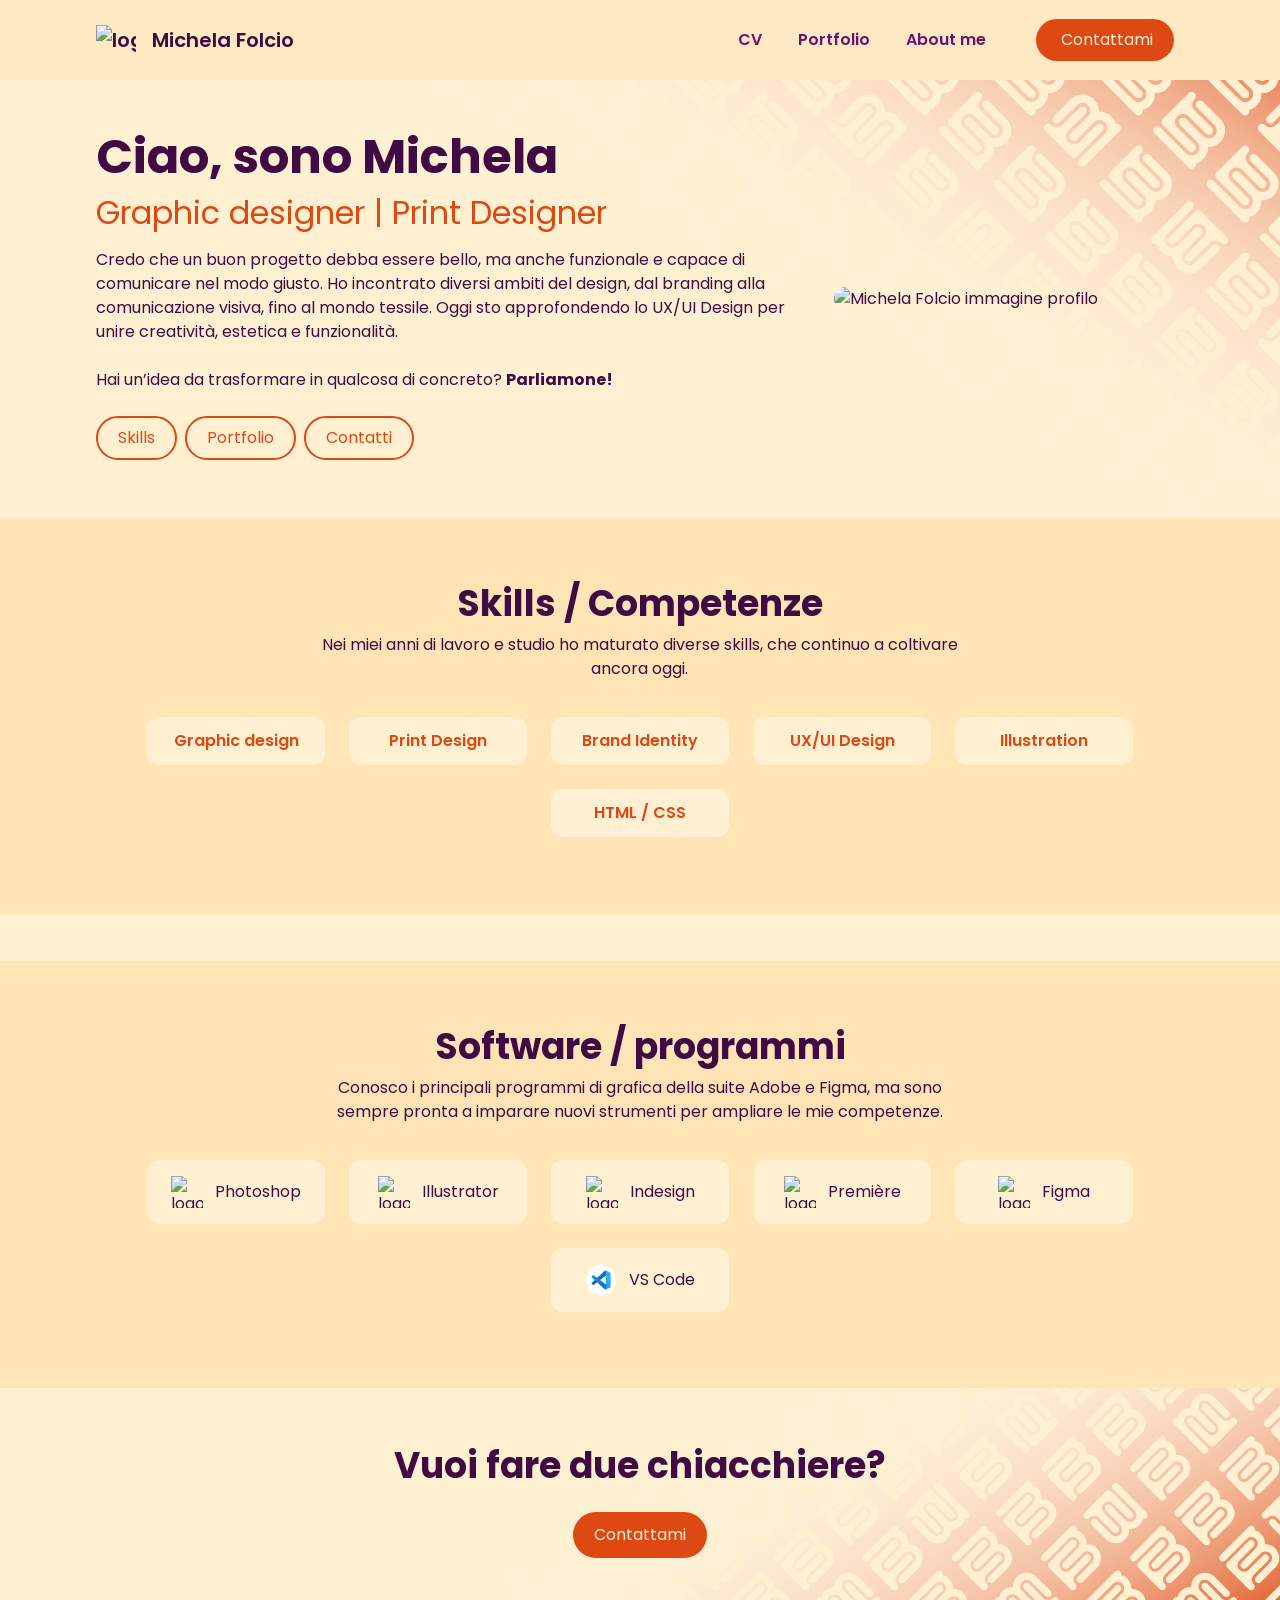
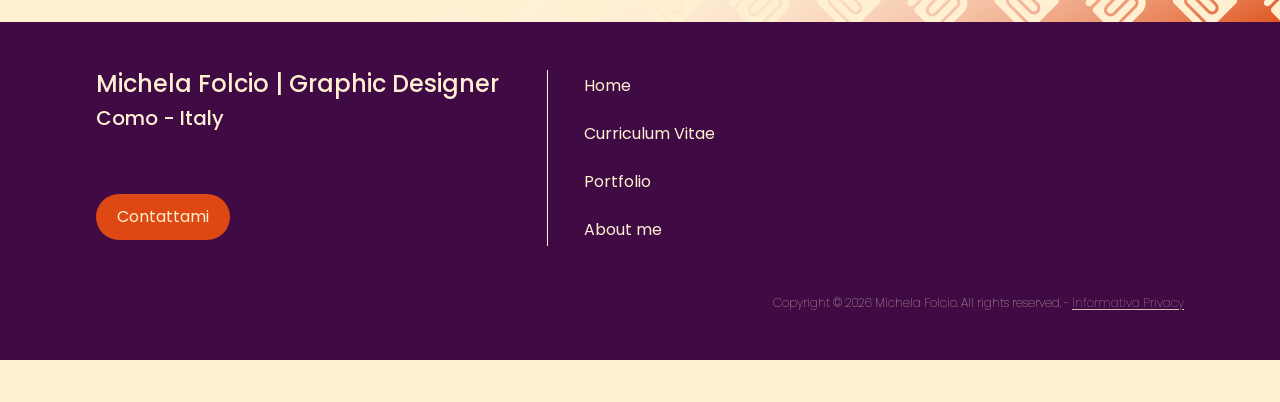
==== index.html @ 53f2f342 "Rename Index.html to index.html" ====
<!DOCTYPE html>
<html lang="en">
<head>
    <meta charset="UTF-8">
    <meta name="viewport" content="width=device-width, initial-scale=1.0">
    
    <link href="https://cdn.jsdelivr.net/npm/bootstrap@5.3.8/dist/css/bootstrap.min.css" rel="stylesheet" integrity="sha384-sRIl4kxILFvY47J16cr9ZwB07vP4J8+LH7qKQnuqkuIAvNWLzeN8tE5YBujZqJLB" crossorigin="anonymous">

    <link rel="stylesheet" href="assets/scss/styles.css">
    <link rel="preconnect" href="https://fonts.googleapis.com">
    <link rel="preconnect" href="https://fonts.gstatic.com" crossorigin>
    <link href="https://fonts.googleapis.com/css2?family=Poppins:wght@400;600;800&display=swap" rel="stylesheet">
    
    <link rel="stylesheet" href="https://cdnjs.cloudflare.com/ajax/libs/font-awesome/7.0.1/css/all.min.css" integrity="sha512-2SwdPD6INVrV/lHTZbO2nodKhrnDdJK9/kg2XD1r9uGqPo1cUbujc+IYdlYdEErWNu69gVcYgdxlmVmzTWnetw==" crossorigin="anonymous" referrerpolicy="no-referrer" />
    
    <link rel="icon" type="image/png" sizes="16x16"  href="/assets/img/favicon-16x16.png">
    <meta name="msapplication-TileColor" content="#ffffff">
    <meta name="theme-color" content="#ffffff">

    <meta property="og:title" content="Michela Folcio — Graphic Designer">
    <meta property="og:description" content="Sito portfolio di Michela Folcio, graphic designer.">
    <meta property="og:image" content="/assets/img/imgopengraph.png">
    <meta property="og:url" content="https://www.tuosito.it/">
    <meta property="og:type" content="website">

    <title>Michela Folcio | Portfolio</title>


</head>
<body>
    
    <!-- NAVBAR -->
     <nav>
        <div class="left">
            <a class="navbar-brand" href="Index.html">
            <img src="/assets/img/logo.svg" alt="logo Michela Folcio"/>
            <p>Michela Folcio</p></a>
        </div>

        <button class="mobile-menu-toggle" type="button" aria-expanded="false" aria-controls="site-menu">
            <i class="fa-solid fa-bars"></i>
        </button>

        <div class="nav-menu" id="site-menu">
            <div class="vocimenu">
                <a href="cv/index.html">CV</a>
                <a href="portfolio/index.html">Portfolio</a>
                <a href="aboutme/index.html">About me</a>
            </div>
            <div class="bottone-contatti">
                <a href="/contattami/index.html" class="btn mio-bottone">
                    <span><i class="fa-solid fa-envelope"></i> Contattami</span>
                </a>
            </div>
        </div>
     </nav>

     <main>
        <!--SEZIONE1: Hero-->
        <section class="hero-section">
            <div class="text">
                <h1>Ciao, sono Michela</h1>
                <h2 id="sottotitolo">Graphic designer | Print Designer</h2>
                <p>Credo che un buon progetto debba essere bello, ma anche funzionale e capace di comunicare nel modo giusto.
                    Ho incontrato diversi ambiti del design, dal branding alla comunicazione visiva, fino al mondo tessile.
                    Oggi sto approfondendo lo UX/UI Design per unire creatività, estetica e funzionalità. </br></br>

                    Hai un’idea da trasformare in qualcosa di concreto? <strong>Parliamone!</strong></p>
                <div class="links">
                    <a href="#skills" class="btn btn-primary">
                        <i class="fa-solid fa-pen"></i>
                        <span>Skills</span>
                    </a>
                    <a href="../portfolio/index.html" class="btn btn-primary">
                        <i class="fa-solid fa-briefcase"></i>
                        <span>Portfolio</span>
                    </a>
                    <a href="../contattami/index.html" class="btn btn-primary">
                        <i class="fa-solid fa-envelope"></i>
                        <span>Contatti</span>
                    </a>
                </div>
            </div>
            <div class="my-photo">
                <img src="assets/img/profilo lq.jpg" alt="Michela Folcio immagine profilo">
            </div>
        </section>

                <!--SEZIONE2: Skills-->
        <section id="skills" class="sezione-skills">
            <h2> Skills / Competenze </h2>
            <div class="text">
                Nei miei anni di lavoro e studio ho maturato diverse skills, che continuo a coltivare ancora oggi.
            </div>
            <div class="caselle">
                <div class="casella">
                    <p>Graphic design</p>
                </div>

                <div class="casella">
                    <p>Print Design</p>
                </div>

                <div class="casella">
                    <p>Brand Identity</p>
                </div>

                <div class="casella">
                    <p>UX/UI Design</p>
                </div>

                <div class="casella">
                    <p>Illustration</p>
                </div>

                <div class="casella">
                    <p>HTML / CSS</p>
                </div>

            </div>
        </section>

        <!--SEZIONE3: Software-->
        <section id="software" class="sezione-skills">
            <h2> Software / programmi </h2>
            <div class="text">
                Conosco i principali programmi di grafica della suite Adobe e Figma, ma sono sempre pronta a imparare nuovi strumenti per ampliare le mie competenze.
            </div>
            <div class="caselle">
                <div class="casella">
                    <img src="assets/img/photoshop.png" alt="logo photoshop"/>
                    <span>Photoshop</span>
                </div>

                <div class="casella">
                    <img src="assets/img/illustrator.png" alt="logo illustrator"/>
                    <span>Illustrator</span>
                </div>

                <div class="casella">
                    <img src="assets/img/indesign.png" alt="logo indesign"/>
                    <span>Indesign</span>
                </div>

                <div class="casella">
                    <img src="assets/img/premiere.png" alt="logo première"/>
                    <span>Première</span>
                </div>

                <div class="casella">
                    <img src="assets/img/figma.png" alt="logo figma"/>
                    <span>Figma</span>
                </div>

                <div class="casella">
                    <img src="assets/img/vscode.png" alt="logo VS code"/>
                    <span>VS Code</span>
                </div>

            </div>
        </section>

        <section id="contatti" class="contatti">
            <h2> Vuoi fare due chiacchiere? </h2>
        
            <div class="bottone-contatti">
                <a href="/contattami/index.html" class="btn mio-bottone">
                <span> <i class="fa-solid fa-envelope"></i> Contattami</span>
                </a>
            </div>


     </main>

    <!-- footer -->    
        <footer class="footer">
            <div class="footer-left">
                <h4>Michela Folcio | Graphic Designer</h4>
                <h5>Como - Italy</h5>
                
                <div class="social-icons">
                    <a href="https://www.instagram.com/mikyfolciodesigner/" target="_blank" rel="noopener noreferrer">
                        <i class="fa-brands fa-instagram"></i>
                    </a>

                    <a href="https://www.linkedin.com/in/michela-folcio-2abb16b8/" target="_blank" rel="noopener noreferrer">
                        <i class="fa-brands fa-linkedin"></i>
                    </a>

                    <a href="https://github.com/mikyfolcio" target="_blank" rel="noopener noreferrer">
                        <i class="fa-brands fa-github"></i>
                    </a>

                    <a href="https://www.behance.net/MichelaF" target="_blank" rel="noopener noreferrer">
                        <i class="fa-brands fa-behance"></i>
                    </a>
                </div>

                                <div class="bottone-contatti-footer">
                <a href="/contattami/index.html" class="btn mio-bottone">
                <span> <i class="fa-solid fa-envelope"></i> Contattami</span>
                </a>
            </div>


            </div>

            <div class="footer-right">
                <a href="/Index.html"> Home </a>
                <a href="/cv/index.html"> Curriculum Vitae </a>
                <a href="/portfolio/index.html"> Portfolio </a>
                <a href="/aboutme/index.html"> About me </a>
            </div>
            <p class="copyright">Copyright © 2026 Michela Folcio. All rights reserved. - <a href="privacy/index.html">Informativa Privacy</a></p>
        </footer>

    <script src="https://cdn.jsdelivr.net/npm/bootstrap@5.3.8/dist/js/bootstrap.bundle.min.js" integrity="sha384-FKyoEForCGlyvwx9Hj09JcYn3nv7wiPVlz7YYwJrWVcXK/BmnVDxM+D2scQbITxI" crossorigin="anonymous"></script>
    <script src="assets/javascript/script.js"></script>
</body>
</html>
---- assets/scss/styles.css ----
/*generali*/
* {
  margin: 0;
  padding: 0;
  box-sizing: border-box;
}

h1, h2, h3 {
  font-weight: 700;
}

h3 {
  font-size: 20px;
}

html {
  scroll-behavior: smooth;
}

body {
  font-family: "Poppins", sans-serif;
  background-color: #fff0d2;
  color: #400b44;
  max-width: 1920px;
  background-image: url("/assets/img/sfondotext-03.png");
  background-repeat: no-repeat;
  background-position: top right;
  background-size: 120%;
}

a {
  color: #6a1371;
  text-decoration: none;
}

/*NAVBAR*/
nav {
  display: flex;
  justify-content: space-between;
  align-items: center;
  padding: 0 96px;
  height: 80px;
  position: sticky;
  top: 0;
  background-color: #ffe9c2;
}
nav .nav-menu {
  display: flex;
  align-items: center;
  gap: 24px;
}
nav .mobile-menu-toggle {
  display: none;
}
nav .vocimenu a {
  font-weight: 600;
  padding: 8px 16px;
  transition: 0, 8s;
}
nav .vocimenu a:hover {
  color: #DE4812;
  background-color: #ffdc9f;
  border-radius: 24px;
}
nav .vocimenu a:focus {
  border: 2px solid #DE4812;
}
nav .left {
  display: flex;
  justify-content: right;
  align-items: center;
  gap: 16px;
}
nav .left .navbar-brand {
  display: flex;
  align-items: center;
  flex-direction: row;
  height: 100%;
}
nav .left .navbar-brand p {
  display: flex;
  align-items: center;
  margin: 0;
}
nav .left a {
  color: #400b44;
  font-size: 20px;
  font-weight: 600;
}
nav .left img {
  width: 40px;
  margin-right: 16px;
}

nav .bottone-contatti a {
  margin: 0 10px;
}
nav .bottone-contatti a:last-child {
  color: #fff0d2;
  background-color: #DE4812;
  padding: 8px 20px;
  border-radius: 999px;
}
nav .bottone-contatti a:last-child:hover {
  color: #fff0d2;
  background-color: #400b44;
}
nav .bottone-contatti a:last-child:focus {
  border: 4px solid #DE4812;
}
nav .bottone-contatti a span {
  margin-left: 4px;
}
nav .bottone-contatti .mio-bottone {
  display: inline-flex;
  align-items: center;
  gap: 8px;
  white-space: nowrap;
  border-radius: 30px;
  padding: 10px 20px;
}

.back-to-top {
  position: fixed;
  right: 24px;
  bottom: 24px;
  z-index: 20;
  display: inline-flex;
  align-items: center;
  justify-content: center;
  width: 52px;
  height: 52px;
  padding: 0;
  border-radius: 999px;
  color: #fff0d2;
  background-color: #DE4812;
  box-shadow: 0 8px 18px rgba(222, 72, 18, 0.25);
  transition: 0.3s ease;
}
.back-to-top i {
  font-size: 18px;
}
.back-to-top:hover {
  color: #fff0d2;
  background-color: #400b44;
}

/*___MAIN___*/
section {
  padding: 0 96px;
}
section #sottotitolo {
  text-align: left;
}
section h2 {
  font-size: 36px;
  margin-bottom: 8px;
  text-align: left;
}

/* HOME - SEZIONE 1 hero*/
.hero-section {
  display: flex;
  justify-content: space-between;
  align-items: center;
  gap: 40px;
  margin-top: 0px;
  padding: 48px 96px;
}
.hero-section h1 {
  font-size: 48px;
}
.hero-section h2 {
  font-size: 32px;
  align-items: center;
}
.hero-section .text .links {
  margin-top: 24px;
}
.hero-section .text .links a {
  color: #DE4812;
  display: inline-block;
  padding: 8px 20px;
  border: 2px solid #DE4812;
  border-radius: 999px;
  margin-right: 4px;
  margin-bottom: 10px;
  transition: 0.8s;
  background-color: transparent;
}
.hero-section .text .links a:hover {
  color: #400b44;
  border: 2px solid #400b44;
  background-color: #ffe4b5;
}
.hero-section .text .links a:focus {
  border: 4px solid #400b44;
}
.hero-section .text {
  flex: 8;
}
.hero-section .text h2 {
  font-weight: 400;
  color: #DE4812;
}
.hero-section .text p {
  font-size: 16px;
  margin-top: 16px;
}
.hero-section .my-photo {
  flex: 4;
  display: flex;
  justify-content: right;
  align-items: center;
}
.hero-section .my-photo img {
  border-radius: 999px;
  width: 350px;
}

/*HOME - SEZIONE 2 skills */
#skills.sezione-skills {
  margin-bottom: 48px;
}

.sezione-skills {
  padding: 64px 96px;
  background-color: #ffe4b5;
}
.sezione-skills h2 {
  text-align: center;
}
.sezione-skills .text {
  text-align: center;
  font-size: 16px;
  margin: 0 auto 24px;
  width: 60%;
  display: block;
}
.sezione-skills .caselle {
  display: flex;
  justify-content: center;
  flex-wrap: wrap;
}
.sezione-skills .caselle .casella {
  display: flex;
  justify-content: center;
  align-items: center;
  width: 178px;
  padding: 16px 24px;
  margin: 12px;
  background-color: #fff0d2;
  border-radius: 12px;
  gap: 12px;
}
.sezione-skills .caselle .casella img {
  width: 32px;
  height: 32px;
  -o-object-fit: contain;
     object-fit: contain;
}
.sezione-skills .caselle .casella p {
  font-size: 16px;
  font-weight: 600;
  color: #DE4812;
  margin: 0;
  line-height: 1;
}

.contatti {
  display: flex;
  flex-direction: column;
  align-items: center;
  margin: 0;
  padding-bottom: 48px;
  padding-top: 56px;
  background-image: url(/assets/img/sfondotext-02.svg);
  background-position: right bottom;
  background-repeat: none;
  background-size: 100%;
}
.contatti a {
  color: white;
}

.contatti .bottone-contatti {
  display: flex;
  align-items: center;
  justify-content: center;
  text-align: center;
  margin: 16px;
}
.contatti .bottone-contatti .mio-bottone {
  display: inline-flex;
  align-items: center;
  justify-content: center;
  gap: 8px;
  white-space: nowrap;
  color: #fff0d2;
  background-color: #DE4812;
  padding: 10px 20px;
  border-radius: 30px;
}
.contatti .bottone-contatti .mio-bottone:hover {
  color: #fff0d2;
  background-color: #6a1371;
}
.contatti .bottone-contatti .mio-bottone:focus {
  border: 4px solid #DE4812;
}

/*___FOOTER___*/
.footer {
  padding: 48px 96px;
  background-color: #400b44;
  color: #fff0d2;
  display: flex;
  flex-direction: row;
  flex-wrap: wrap;
  gap: 48px;
}

.footer-right {
  display: flex;
  flex-direction: column;
  gap: 16px;
  border-left: 1px solid #fff0d2;
  padding: 0 32px;
}
.footer-right a {
  color: #fff0d2;
  padding: 4px;
}
.footer-right a:hover {
  color: #ff8133;
}
.footer-right a:focus {
  border: 2px solid #DE4812;
  border-radius: 16px;
}

.copyright {
  flex-basis: 100%;
  margin: 0;
  font-size: 12px;
  font-weight: 100;
  text-align: right;
}
.copyright a {
  color: rgba(255, 240, 210, 0.8);
  text-decoration: underline;
  text-underline-offset: 2px;
}
.copyright a:hover {
  color: #ff8133;
}

.footer-left .bottone-contatti-footer .mio-bottone {
  display: inline-flex;
  align-items: center;
  gap: 8px;
  white-space: nowrap;
  color: #fff0d2;
  background-color: #DE4812;
  padding: 10px 20px;
  border-radius: 30px;
}
.footer-left .bottone-contatti-footer .mio-bottone:hover {
  color: #fff0d2;
  background-color: #6a1371;
}
.footer-left .bottone-contatti-footer .mio-bottone:focus {
  border: 4px solid #DE4812;
}

.footer .social-icons {
  margin: 32px 0;
  display: flex;
  gap: 0px;
}
.footer .social-icons i {
  padding-right: 24px;
  color: #fff0d2;
  width: auto;
  font-size: 32px;
  height: 100%;
}
.footer .social-icons i:hover {
  color: #ff8133;
}

/*____ PAGINA_CONTATTI____*/
#contattimain {
  padding: 48px 0;
  margin-bottom: 48px;
  display: flex;
  gap: 40px;
}
#contattimain h2 {
  font-size: 36px;
  padding-bottom: 24px;
}

.sezione-contatti {
  margin: 48px auto;
  width: 50%;
}
.sezione-contatti .group {
  display: flex;
  flex-direction: column;
  width: 100%;
}
.sezione-contatti .group .text {
  flex: 3;
}
.sezione-contatti .group form {
  flex: 3;
  display: flex;
  flex-direction: column;
}
.sezione-contatti .group form input, .sezione-contatti .group form textarea {
  font-family: "Poppins", sans-serif;
  border: 2px solid rgb(175, 151, 197);
  padding: 12px;
  margin-bottom: 15px;
  border-radius: 12px;
  outline: none;
  resize: none;
}
.sezione-contatti .group .privacy-checkbox {
  display: flex;
  align-items: flex-start;
  gap: 10px;
  margin: 8px 0 18px;
  font-size: 14px;
  line-height: 1.5;
}
.sezione-contatti .group .privacy-checkbox input {
  width: 18px;
  height: 18px;
  margin: 3px 0 0;
  accent-color: #DE4812;
  flex-shrink: 0;
}
.sezione-contatti .group .privacy-checkbox label {
  margin: 0;
  color: #400b44;
}
.sezione-contatti .group .privacy-checkbox label a {
  color: #DE4812;
  text-decoration: underline;
  font-weight: 600;
}
.sezione-contatti .group form button {
  font-size: 16px;
  font-family: "Poppins", sans-serif;
  color: #fff0d2;
  background-color: #DE4812;
  border: none;
  height: 50px;
  cursor: pointer;
  border-radius: 12px;
  transition: 0.6s;
}
.sezione-contatti .group form button:hover {
  background-color: #400b44;
  color: #fff0d2;
}
.sezione-contatti .group form button:focus {
  border: 4px solid #DE4812;
}
.sezione-contatti #form-message {
  margin-top: 16px;
  font-size: 16px;
  text-align: center;
}

.sezione-social {
  flex: 1;
  margin: 48px auto;
}
.sezione-social a {
  color: #DE4812;
  font-size: 44px;
  transition: 0.8s;
}
.sezione-social .social-icons i {
  color: #DE4812;
}
.sezione-social .social-icons i:hover {
  color: #400b44;
}
.sezione-social a:hover {
  color: #400b44;
}

/*____ PAGINA_PORTFOLIO____*/
#sezione-works {
  padding: 0 0;
  margin-bottom: 96px;
}
#sezione-works h2 {
  padding: 20px 0;
  color: #DE4812;
}

#works h1 {
  padding: 48px 0;
}

.portfolio-slider {
  padding: 48px 0;
  display: flex;
  align-items: center;
  gap: 15px;
}

.portfolio-prev,
.portfolio-next {
  flex-shrink: 0;
  width: 40px;
  height: 40px;
  border-radius: 50%;
  background: #DE4812;
  color: white;
  font-size: 16px;
  font-weight: bold;
  line-height: 1;
  cursor: pointer;
  display: flex;
  align-items: center;
  justify-content: center;
  border: none;
}

.portfolio-prev:disabled,
.portfolio-next:disabled {
  opacity: 0.3;
  cursor: default;
}

.portfolio-track {
  display: flex;
  flex-wrap: nowrap;
  gap: 20px;
  overflow-x: auto;
  overflow-y: hidden;
  scroll-behavior: smooth;
  scrollbar-width: none;
}

.portfolio-track::-webkit-scrollbar {
  display: none;
}

.portfolio-item {
  flex: 0 0 calc((100% - 100px) / 6);
}

.portfolio-item img {
  width: 100%;
}

#graphic-design {
  padding: 48px 96px;
}
#graphic-design .container {
  padding: 48px 0;
}

#branding {
  padding: 0 96px 48px 96px;
}
#branding .container {
  padding: 48px 0;
}

#print-design {
  padding: 0 96px 48px 96px;
}
#print-design .container {
  padding: 48px 0;
}

#uxuidesign {
  padding: 48px 96px;
}
#uxuidesign .container {
  padding: 48px 0;
}

.project-card {
  width: 100%;
  overflow: hidden;
}

.project-card img {
  display: block;
  width: 100%;
  height: auto;
}

/*____PAGINA_CV____*/
#cv .cv-container {
  padding: 48px 0;
}
#cv .cv-container h2 {
  color: #DE4812;
  padding: 4px 0;
  text-align: left;
}
#cv .cv-container p.data {
  color: #DE4812;
  font-weight: 600;
  padding-top: 16px;
  border-bottom: 4px solid #DE4812;
  display: inline-block;
}
#cv .cv-container h3 {
  font-weight: 600;
  font-size: 20px;
}
#cv .cv-container h4 {
  padding-bottom: 8px;
  font-weight: 400;
  font-size: 16px;
}
#cv #skillscv .grigliasoft {
  display: flex;
  flex-direction: row;
  align-items: flex-start;
  gap: 20px;
  padding-top: 16px;
}
#cv #skillscv .grigliasoft .programma {
  width: 10%;
  aspect-ratio: 1/1;
  -o-object-fit: contain;
     object-fit: contain;
}
#cv #skillscv .grigliasoft .programma img {
  width: 100%;
  height: 80px;
  -o-object-fit: contain;
     object-fit: contain;
}
#cv #skillscv .grigliasoft .programma p {
  text-align: center;
}

#skills h3 {
  margin-top: 24px;
}

.blocco {
  margin: 48px 0;
  padding-bottom: 40px;
  border-bottom: 1px solid #400b44;
}

/*___PAGINA - ABOUTME___*/
.hero-section .text .titoletto {
  font-weight: 800;
  margin-top: 48px;
}

.fotoaboutme {
  flex: 0 0 33.333%;
  max-width: 33.333%;
  min-width: 0;
  display: flex;
  justify-content: right;
  align-items: center;
}
.fotoaboutme img {
  width: 100%;
  max-width: 100%;
  height: auto;
}

.policy {
  display: flex;
  flex-direction: column;
  padding: 48px 96px;
}
.policy .privacy-section {
  padding-top: 32px;
}

/* ____________MEDIA QUERIES_____________ */
@media (max-width: 992px) {
  /*HOME - sezione1*/
  .hero-section {
    flex-direction: column-reverse;
  }
  .hero-section h1 {
    font-size: 32px;
  }
  .hero-section h2 {
    font-size: 32px;
  }
  h3 {
    font-size: 20px;
  }
  .my-photo img {
    width: 200px;
  }
  .hero-section .fotoaboutme {
    flex: 0 0 auto;
    max-width: 100%;
  }
  .hero-section .fotoaboutme img {
    width: 220px;
  }
  /*HOME - sezione-contatti*/
  #contattimain {
    flex-direction: column;
  }
  .sezione-contatti {
    width: 100%;
  }
  .sezione-contatti .group {
    flex-direction: column;
  }
  .sezione-social {
    width: 100%;
    margin: 32px 0 0;
    text-align: left;
  }
  .sezione-social .social-icons {
    justify-content: flex-start;
  }
  /*PAGINA - PORTFOLIO*/
  .portfolio-item {
    flex: 0 0 calc((100% - 40px) / 3);
  }
}
@media (max-width: 900px) {
  body {
    background-image: url("/assets/img/sfondotext-03.png");
    background-repeat: no-repeat;
    background-position: top right;
    background-size: 160%;
  }
  nav {
    padding: 0 48px;
  }
  nav .mobile-menu-toggle {
    display: block;
    margin-left: auto;
    border: 0;
    padding: 8px;
    color: #400b44;
    background-color: transparent;
    font-size: 22px;
    cursor: pointer;
  }
  nav .nav-menu {
    display: none;
    position: absolute;
    top: 80px;
    left: 0;
    right: 0;
    z-index: 10;
    flex-direction: column;
    align-items: stretch;
    gap: 8px;
    padding: 20px 48px;
    background-color: #ffe9c2;
    box-shadow: 0 8px 16px rgba(64, 11, 68, 0.12);
  }
  nav.menu-open .nav-menu {
    display: flex;
  }
  nav .vocimenu {
    display: flex;
    flex-direction: column;
    gap: 8px;
  }
  nav .vocimenu a {
    padding: 8px 0;
  }
  nav .bottone-contatti a {
    display: flex;
    width: 100%;
    justify-content: center;
    margin: 0;
  }
}
@media (max-width: 768px) {
  body {
    background-image: url("/assets/img/sfondotext-03.png");
    background-repeat: no-repeat;
    background-position: top right;
    background-size: 200%;
  }
  /*navbar*/
  nav {
    padding: 0 20px;
    position: sticky;
  }
  nav .left {
    position: absolute;
    left: 50%;
    transform: translateX(-50%);
  }
  nav .mobile-menu-toggle {
    display: block;
    margin-left: auto;
    border: 0;
    padding: 8px;
    color: #400b44;
    background-color: transparent;
    font-size: 22px;
    cursor: pointer;
  }
  nav .nav-menu {
    display: none;
    position: absolute;
    top: 80px;
    left: 0;
    right: 0;
    z-index: 10;
    flex-direction: column;
    align-items: stretch;
    gap: 8px;
    padding: 20px;
    background-color: #ffe9c2;
    box-shadow: 0 8px 16px rgba(64, 11, 68, 0.12);
  }
  nav.menu-open .nav-menu {
    display: flex;
  }
  nav .vocimenu {
    display: flex;
    flex-direction: column;
    gap: 8px;
  }
  nav .vocimenu a {
    padding: 8px 16px;
  }
  nav .left .navbar-brand p {
    display: none;
  }
  nav .bottone-contatti a {
    display: flex;
    width: 100%;
    justify-content: center;
    margin: 0;
  }
  .footer {
    padding: 32px;
    flex-direction: column;
    gap: 32px;
  }
  .footer .footer-left,
  .footer .footer-right {
    width: 100%;
  }
  .footer .footer-left .bottone-contatti-footer {
    width: 100%;
  }
  .footer .footer-left .bottone-contatti-footer .mio-bottone {
    display: flex;
    width: 100%;
    justify-content: center;
  }
  .footer .footer-right {
    border-left: 0;
    padding: 0;
  }
  .footer .social-icons {
    width: 100%;
    justify-content: space-between;
  }
  .footer .social-icons a {
    flex: 0 0 25%;
    text-align: center;
  }
  .footer .social-icons i {
    padding-right: 0;
  }
  /*HOME - sezione1*/
  .hero-section {
    padding: 16px 20px;
    background-size: 250%;
  }
  .hero-section h1 {
    font-size: 32px;
  }
  .hero-section h2 {
    font-size: 24px;
  }
  h3 {
    font-size: 16px;
  }
  .my-photo {
    width: 100%;
    display: flex;
    justify-content: center;
    align-items: center;
  }
  .my-photo img {
    width: min(100px, 100%);
    max-width: 70%;
  }
  .hero-section .my-photo {
    justify-content: center;
  }
  section {
    padding: 16px 32px;
  }
  .back-to-top {
    right: 20px;
    bottom: 20px;
    width: 48px;
    height: 48px;
  }
  #contattimain,
  #uxuidesign {
    padding: 16px 32px;
  }
  #graphic-design {
    padding: 16px 32px;
  }
  #branding,
  #print-design {
    padding: 0 32px 16px 32px;
  }
  .contatti {
    background-size: 200%;
  }
  .contatti .bottone-contatti {
    width: 100%;
    margin: 16px 0;
  }
  .contatti .bottone-contatti .mio-bottone {
    width: 100%;
  }
  #skills .sezione-skills {
    margin-bottom: 48px;
  }
  .sezione-skills {
    padding: 32px;
  }
  .sezione-skills .text {
    width: 100%;
    margin-left: 0;
    margin-right: 0;
  }
  .text {
    text-align: left;
    font-size: 14px;
    width: 100%;
    display: block;
  }
  h1 {
    font-size: 32px;
  }
  h2,
  section h2,
  .hero-section h2,
  .hero-section .text h2,
  .sezione-skills h2,
  #contattimain h2,
  .sezione-contatti h2,
  .sezione-social h2,
  #sezione-works h2,
  #cv .cv-container h2 {
    font-size: 24px;
  }
  .sezione-skills h2 {
    font-size: 24px;
  }
  .sezione-skills .caselle .casella span {
    font-size: 14px;
  }
  .sezione-skills .caselle .skill {
    color: #DE4812;
  }
  #skillscv .grigliasoft {
    flex-wrap: wrap;
    gap: 16px;
  }
  #skillscv .grigliasoft p {
    display: none;
  }
  #skillscv .grigliasoft .programma {
    width: calc((100% - 32px) / 3);
  }
  /*PAGINA - CONTATTI*/
  .sezione-contatti {
    padding: 0 0px;
  }
  .sezione-contatti h2 {
    font-size: 24px;
  }
  .sezione-social {
    padding: 0 32px;
    margin: 0 0 32px 0;
    text-align: left;
  }
  .sezione-social .social-icons {
    justify-content: flex-start;
  }
  .social-icons {
    width: 100%;
  }
  .social-icons i {
    font-size: 40px;
    margin: 0;
  }
  /*PAGINA - PORTFOLIO*/
  .portfolio-item {
    flex: 0 0 calc((100% - 40px) / 2);
  }
}
@media (max-width: 576px) {
  body {
    background-image: url("/assets/img/sfondotext-03.png");
    background-repeat: no-repeat;
    background-position: top right;
    background-size: 250%;
  }
}/*# sourceMappingURL=styles.css.map */
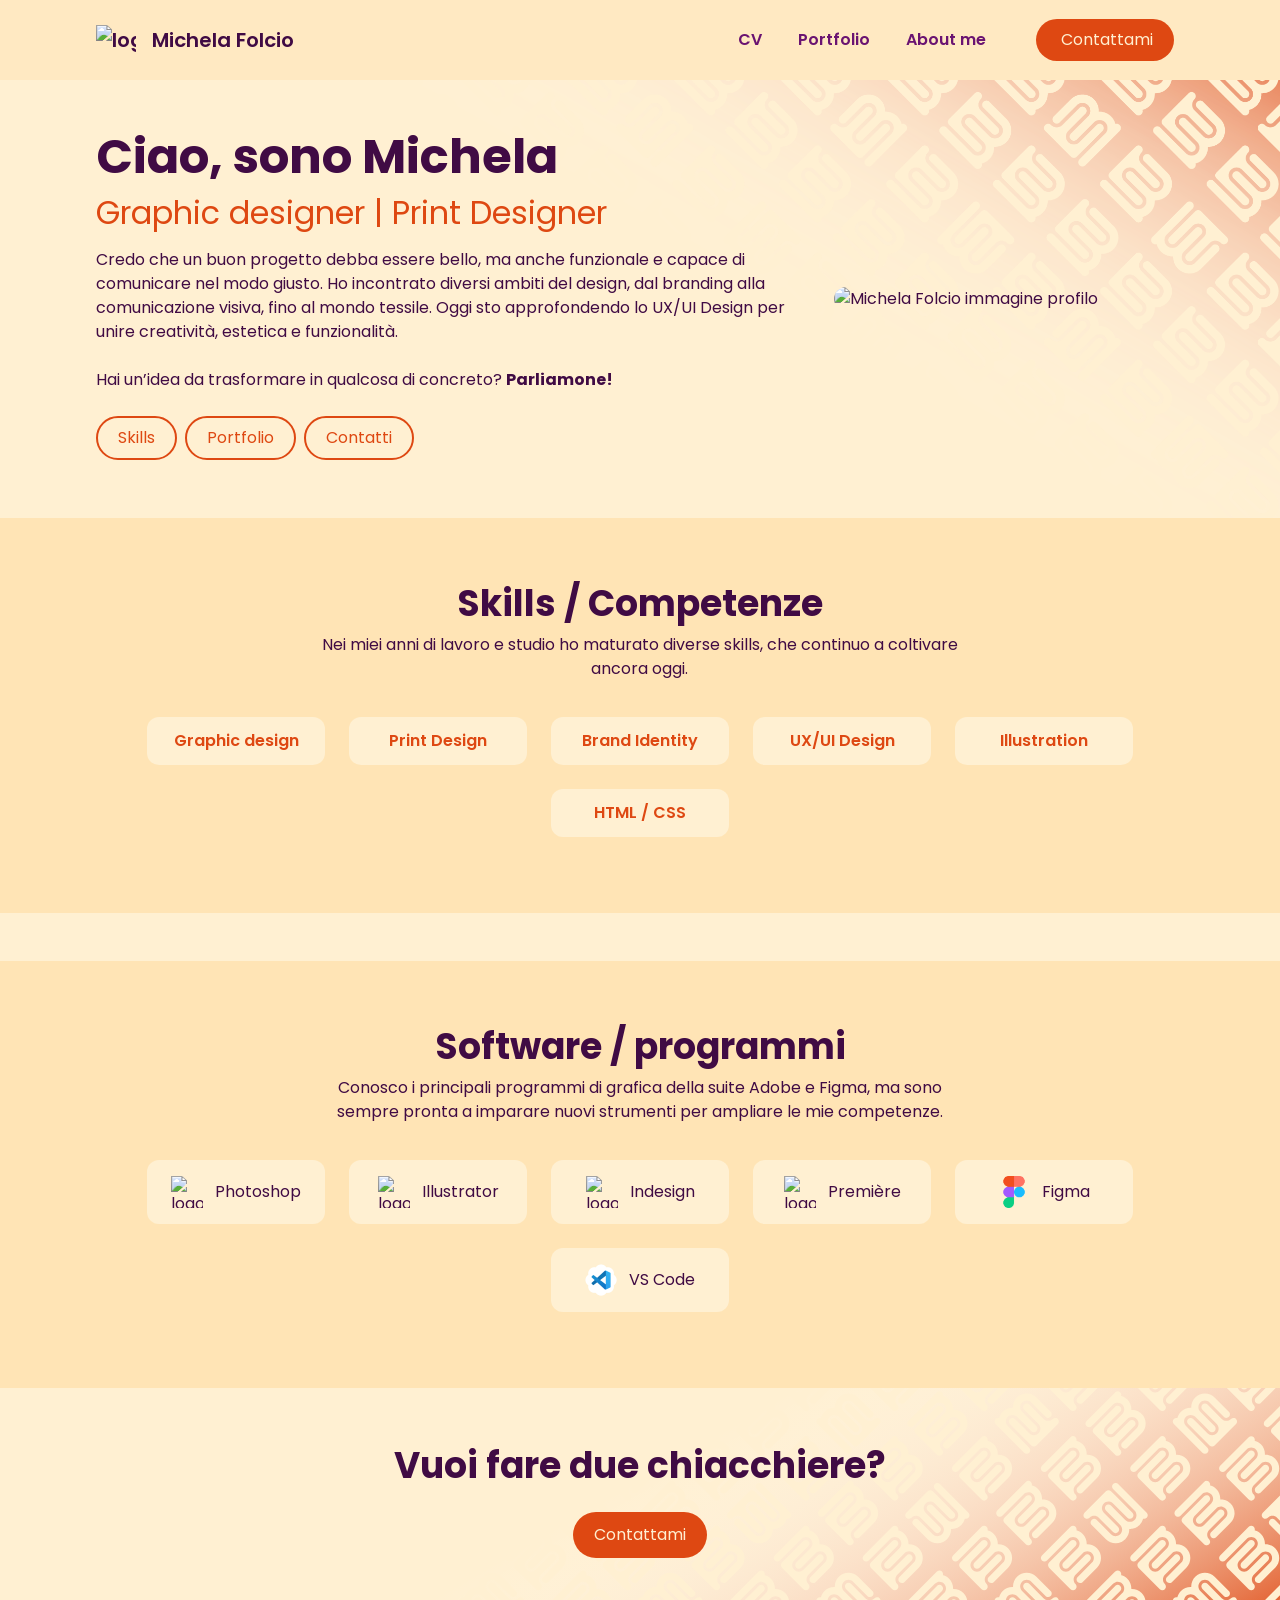
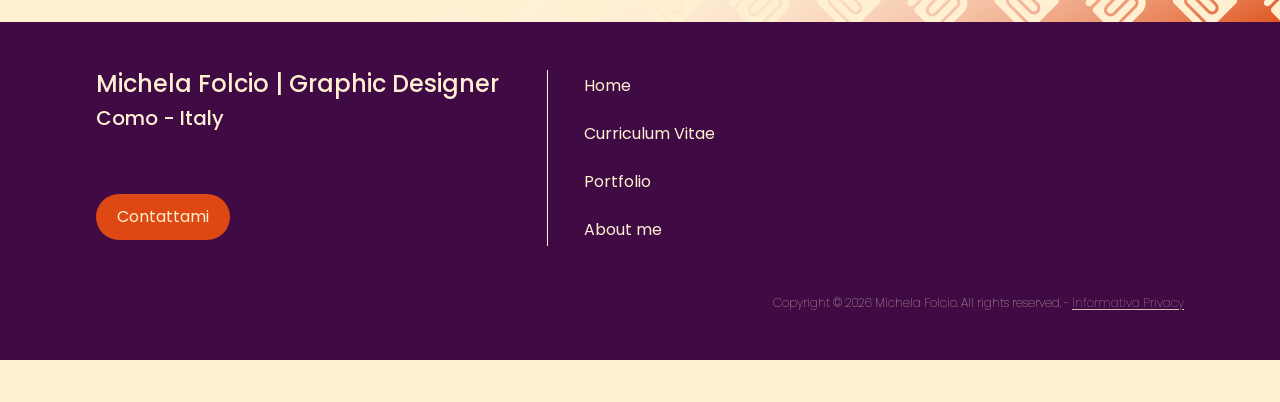
==== commit 0009c58e: "Fix homepage links and Figma image" ====
--- a/index.html
+++ b/index.html
@@ -13,14 +13,14 @@
     
     <link rel="stylesheet" href="https://cdnjs.cloudflare.com/ajax/libs/font-awesome/7.0.1/css/all.min.css" integrity="sha512-2SwdPD6INVrV/lHTZbO2nodKhrnDdJK9/kg2XD1r9uGqPo1cUbujc+IYdlYdEErWNu69gVcYgdxlmVmzTWnetw==" crossorigin="anonymous" referrerpolicy="no-referrer" />
     
-    <link rel="icon" type="image/png" sizes="16x16"  href="/assets/img/favicon-16x16.png">
+    <link rel="icon" type="image/png" sizes="16x16"  href="assets/img/favicon-16x16.png">
     <meta name="msapplication-TileColor" content="#ffffff">
     <meta name="theme-color" content="#ffffff">
 
     <meta property="og:title" content="Michela Folcio — Graphic Designer">
     <meta property="og:description" content="Sito portfolio di Michela Folcio, graphic designer.">
-    <meta property="og:image" content="/assets/img/imgopengraph.png">
-    <meta property="og:url" content="https://www.tuosito.it/">
+    <meta property="og:image" content="assets/img/imgopengraph.png">
+    <meta property="og:url" content="https://mikyfolcio.github.io/michela-folcio-portfolio/">
     <meta property="og:type" content="website">
 
     <title>Michela Folcio | Portfolio</title>
@@ -32,8 +32,8 @@
     <!-- NAVBAR -->
      <nav>
         <div class="left">
-            <a class="navbar-brand" href="Index.html">
-            <img src="/assets/img/logo.svg" alt="logo Michela Folcio"/>
+            <a class="navbar-brand" href="index.html">
+            <img src="assets/img/logo.svg" alt="logo Michela Folcio"/>
             <p>Michela Folcio</p></a>
         </div>
 
@@ -48,7 +48,7 @@
                 <a href="aboutme/index.html">About me</a>
             </div>
             <div class="bottone-contatti">
-                <a href="/contattami/index.html" class="btn mio-bottone">
+                <a href="contattami/index.html" class="btn mio-bottone">
                     <span><i class="fa-solid fa-envelope"></i> Contattami</span>
                 </a>
             </div>
@@ -71,11 +71,11 @@
                         <i class="fa-solid fa-pen"></i>
                         <span>Skills</span>
                     </a>
-                    <a href="../portfolio/index.html" class="btn btn-primary">
+                    <a href="portfolio/index.html" class="btn btn-primary">
                         <i class="fa-solid fa-briefcase"></i>
                         <span>Portfolio</span>
                     </a>
-                    <a href="../contattami/index.html" class="btn btn-primary">
+                    <a href="contattami/index.html" class="btn btn-primary">
                         <i class="fa-solid fa-envelope"></i>
                         <span>Contatti</span>
                     </a>
@@ -148,7 +148,7 @@
                 </div>
 
                 <div class="casella">
-                    <img src="assets/img/figma.png" alt="logo figma"/>
+                    <img src="assets/img/Figma.png" alt="logo figma"/>
                     <span>Figma</span>
                 </div>
 
@@ -164,7 +164,7 @@
             <h2> Vuoi fare due chiacchiere? </h2>
         
             <div class="bottone-contatti">
-                <a href="/contattami/index.html" class="btn mio-bottone">
+                <a href="contattami/index.html" class="btn mio-bottone">
                 <span> <i class="fa-solid fa-envelope"></i> Contattami</span>
                 </a>
             </div>
@@ -197,7 +197,7 @@
                 </div>
 
                                 <div class="bottone-contatti-footer">
-                <a href="/contattami/index.html" class="btn mio-bottone">
+                <a href="contattami/index.html" class="btn mio-bottone">
                 <span> <i class="fa-solid fa-envelope"></i> Contattami</span>
                 </a>
             </div>
@@ -206,10 +206,10 @@
             </div>
 
             <div class="footer-right">
-                <a href="/Index.html"> Home </a>
-                <a href="/cv/index.html"> Curriculum Vitae </a>
-                <a href="/portfolio/index.html"> Portfolio </a>
-                <a href="/aboutme/index.html"> About me </a>
+                <a href="index.html"> Home </a>
+                <a href="cv/index.html"> Curriculum Vitae </a>
+                <a href="portfolio/index.html"> Portfolio </a>
+                <a href="aboutme/index.html"> About me </a>
             </div>
             <p class="copyright">Copyright © 2026 Michela Folcio. All rights reserved. - <a href="privacy/index.html">Informativa Privacy</a></p>
         </footer>
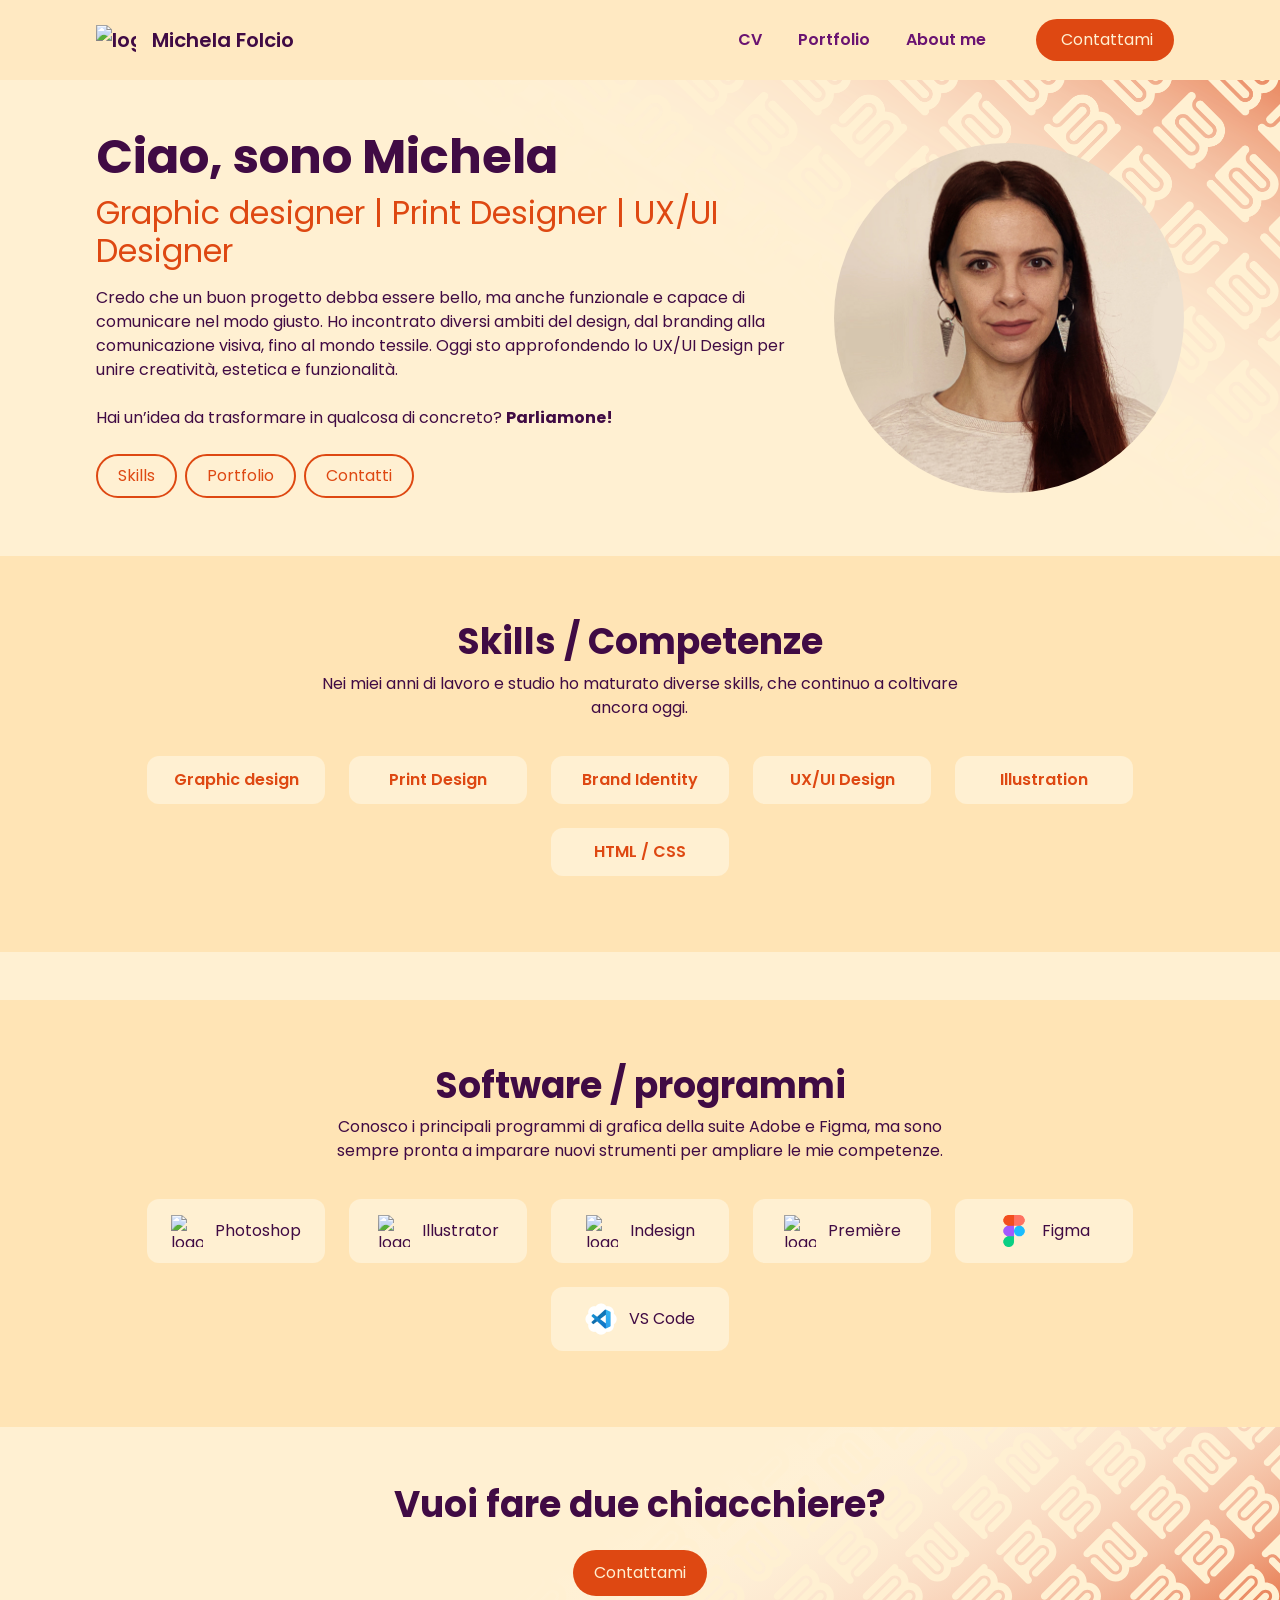
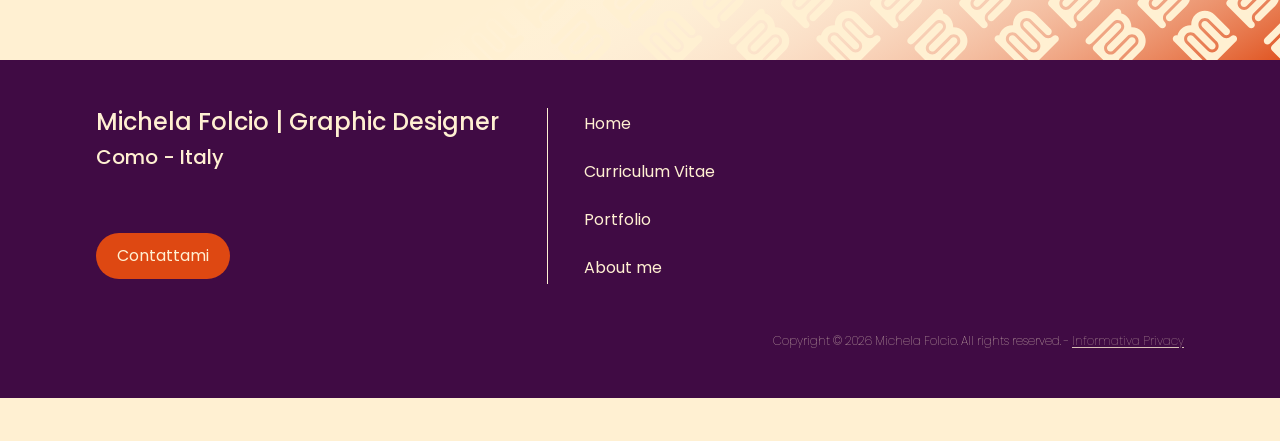
==== commit af61334d: "Modifiche titoli lazy loading lingua" ====
--- a/index.html
+++ b/index.html
@@ -1,5 +1,5 @@
 <!DOCTYPE html>
-<html lang="en">
+<html lang="it">
 <head>
     <meta charset="UTF-8">
     <meta name="viewport" content="width=device-width, initial-scale=1.0">
@@ -20,10 +20,10 @@
     <meta property="og:title" content="Michela Folcio — Graphic Designer">
     <meta property="og:description" content="Sito portfolio di Michela Folcio, graphic designer.">
     <meta property="og:image" content="assets/img/imgopengraph.png">
-    <meta property="og:url" content="https://mikyfolcio.github.io/michela-folcio-portfolio/">
+    <meta property="og:url" content="https://mikyfolcio.github.io">
     <meta property="og:type" content="website">
 
-    <title>Michela Folcio | Portfolio</title>
+    <title>Michela Folcio | Graphic, Print, UXUI Designer</title>
 
 
 </head>
@@ -60,7 +60,7 @@
         <section class="hero-section">
             <div class="text">
                 <h1>Ciao, sono Michela</h1>
-                <h2 id="sottotitolo">Graphic designer | Print Designer</h2>
+                <h2 id="sottotitolo">Graphic designer | Print Designer | UX/UI Designer</h2>
                 <p>Credo che un buon progetto debba essere bello, ma anche funzionale e capace di comunicare nel modo giusto.
                     Ho incontrato diversi ambiti del design, dal branding alla comunicazione visiva, fino al mondo tessile.
                     Oggi sto approfondendo lo UX/UI Design per unire creatività, estetica e funzionalità. </br></br>
@@ -82,7 +82,7 @@
                 </div>
             </div>
             <div class="my-photo">
-                <img src="assets/img/profilo lq.jpg" alt="Michela Folcio immagine profilo">
+                <img src="assets/img/profilolq.jpg" alt="Michela Folcio immagine profilo">
             </div>
         </section>
 
--- a/assets/scss/styles.css
+++ b/assets/scss/styles.css
@@ -22,7 +22,7 @@
   background-color: #fff0d2;
   color: #400b44;
   max-width: 1920px;
-  background-image: url("/assets/img/sfondotext-03.png");
+  background-image: url("../img/sfondotext-03.png");
   background-repeat: no-repeat;
   background-position: top right;
   background-size: 120%;
@@ -274,7 +274,7 @@
   margin: 0;
   padding-bottom: 48px;
   padding-top: 56px;
-  background-image: url(/assets/img/sfondotext-02.svg);
+  background-image: url("../img/sfondotext-02.svg");
   background-position: right bottom;
   background-repeat: none;
   background-size: 100%;
@@ -737,7 +737,7 @@
 }
 @media (max-width: 900px) {
   body {
-    background-image: url("/assets/img/sfondotext-03.png");
+    background-image: url("../img/sfondotext-03.png");
     background-repeat: no-repeat;
     background-position: top right;
     background-size: 160%;
@@ -789,7 +789,7 @@
 }
 @media (max-width: 768px) {
   body {
-    background-image: url("/assets/img/sfondotext-03.png");
+    background-image: url("../img/sfondotext-03.png");
     background-repeat: no-repeat;
     background-position: top right;
     background-size: 200%;
@@ -1017,7 +1017,7 @@
 }
 @media (max-width: 576px) {
   body {
-    background-image: url("/assets/img/sfondotext-03.png");
+    background-image: url("../img/sfondotext-03.png");
     background-repeat: no-repeat;
     background-position: top right;
     background-size: 250%;
